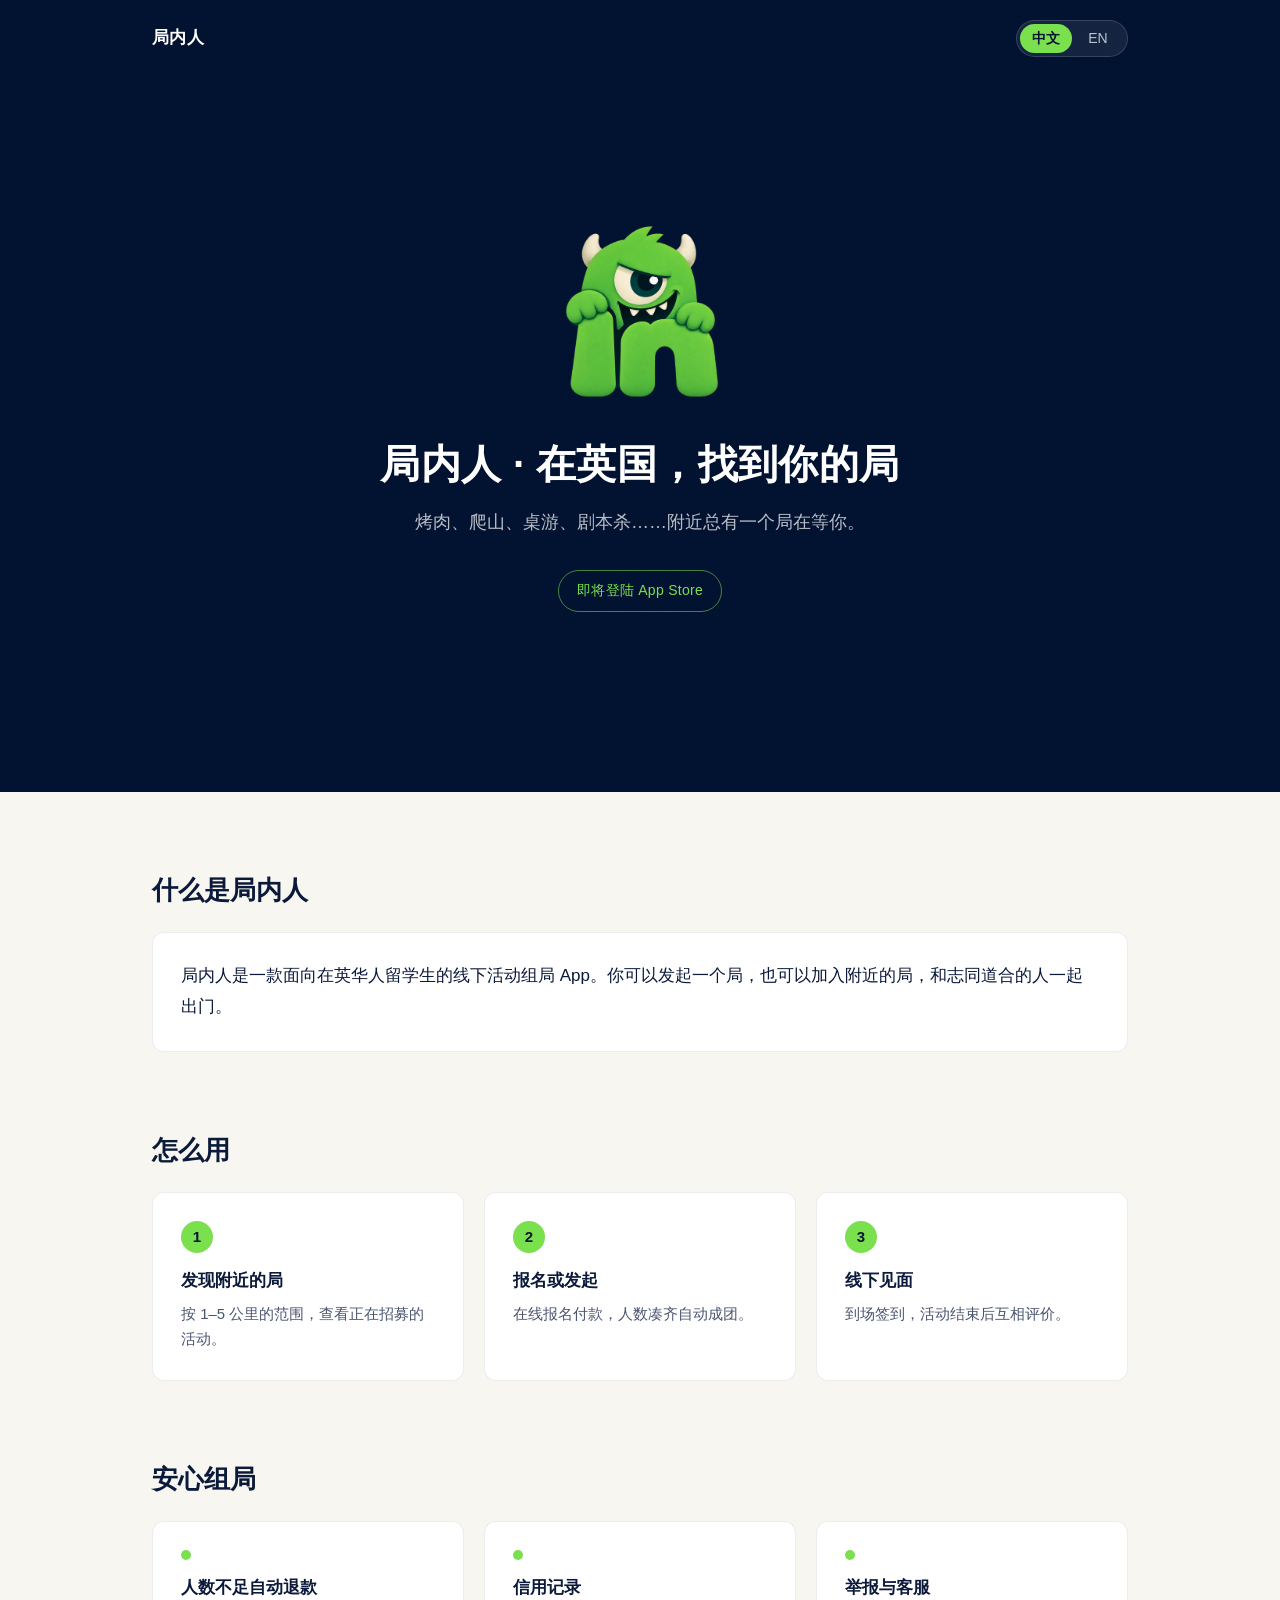
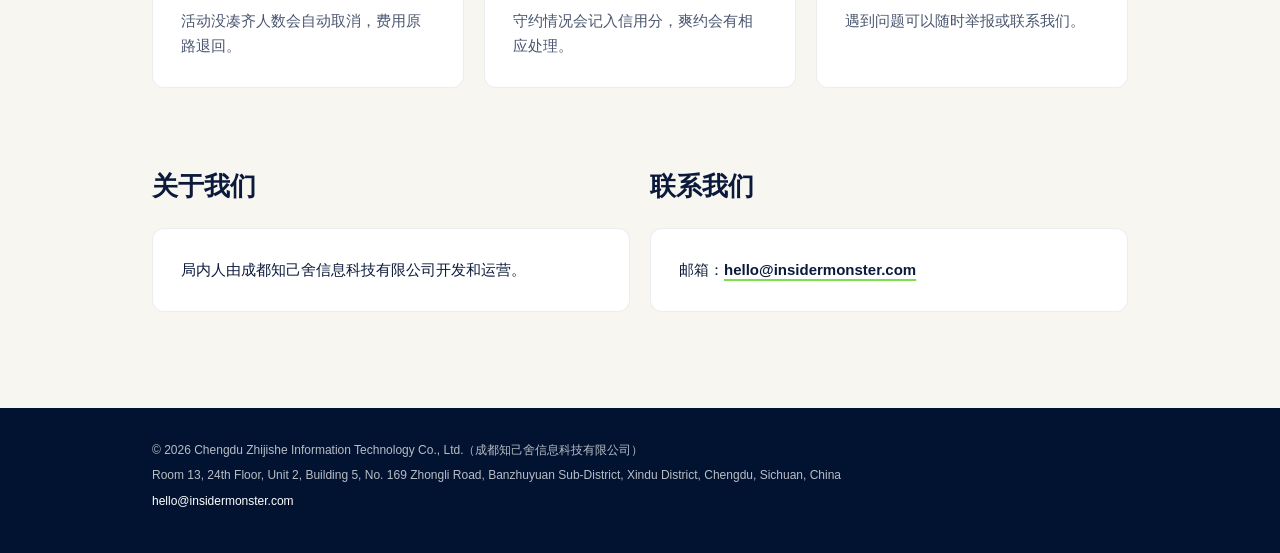
==== index.html @ 68500d83 "局内人官网首版：首屏（深藏蓝 + 颗粒 + 小怪兽 logo）、什么是局内人、怎么用、安心组局、关于我们、联系我们、页脚；中英文切换并记住选择；favicon；CNAME 指向 insidermons" ====
<!doctype html>
<html lang="zh-CN" data-lang="zh">
<head>
<meta charset="utf-8">
<meta name="viewport" content="width=device-width, initial-scale=1">
<title>局内人 · 在英国，找到你的局</title>
<meta name="description" content="局内人是一款面向在英华人留学生的线下活动组局 App。你可以发起一个局，也可以加入附近的局，和志同道合的人一起出门。">
<meta name="theme-color" content="#021331">
<meta property="og:title" content="局内人 · 在英国，找到你的局">
<meta property="og:description" content="烤肉、爬山、桌游、剧本杀……附近总有一个局在等你。">
<meta property="og:image" content="https://insidermonster.com/images/logo.png">
<link rel="icon" type="image/png" href="images/logo.png">
<link rel="apple-touch-icon" href="images/logo.png">
<link rel="stylesheet" href="style.css">
<script>
  (function () {
    var lang = 'zh';
    try {
      var saved = localStorage.getItem('insider-lang');
      if (saved === 'zh' || saved === 'en') lang = saved;
    } catch (e) {}
    document.documentElement.setAttribute('data-lang', lang);
    document.documentElement.lang = lang === 'en' ? 'en' : 'zh-CN';
  })();
</script>
</head>
<body>

<header class="hero">
  <div class="hero-grain" aria-hidden="true"></div>
  <nav class="topbar">
    <span class="brand"><span class="zh">局内人</span><span class="en">Insider</span></span>
    <div class="lang-switch" role="group" aria-label="Language">
      <button type="button" data-set-lang="zh">中文</button>
      <button type="button" data-set-lang="en">EN</button>
    </div>
  </nav>
  <div class="hero-body">
    <img class="hero-logo" src="images/logo.png" width="256" height="256" alt="">
    <h1>
      <span class="zh"><span class="nw">局内人 ·</span> <span class="nw">在英国，找到你的局</span></span>
      <span class="en">Insider · Find your crowd in the UK</span>
    </h1>
    <p class="hero-sub">
      <span class="zh">烤肉、爬山、桌游、剧本杀……附近总有一个局在等你。</span>
      <span class="en">BBQs, hikes, board games, murder mysteries — there's always a group nearby waiting for you.</span>
    </p>
    <span class="tag">
      <span class="zh">即将登陆 App Store</span>
      <span class="en">Coming soon to the App Store</span>
    </span>
  </div>
</header>

<main>
  <section class="section">
    <div class="wrap">
      <h2><span class="zh">什么是局内人</span><span class="en">What is Insider</span></h2>
      <div class="card card-lead">
        <p>
          <span class="zh">局内人是一款面向在英华人留学生的线下活动组局 App。你可以发起一个局，也可以加入附近的局，和志同道合的人一起出门。</span>
          <span class="en">Insider is a group-activity app for Chinese students in the UK. Host a meetup or join one nearby, and get out with people who share your interests.</span>
        </p>
      </div>
    </div>
  </section>

  <section class="section">
    <div class="wrap">
      <h2><span class="zh">怎么用</span><span class="en">How it works</span></h2>
      <ol class="grid">
        <li class="card">
          <span class="step">1</span>
          <h3><span class="zh">发现附近的局</span><span class="en">Discover nearby</span></h3>
          <p><span class="zh">按 1–5 公里的范围，查看正在招募的活动。</span><span class="en">Browse activities that are recruiting within 1–5 km of you.</span></p>
        </li>
        <li class="card">
          <span class="step">2</span>
          <h3><span class="zh">报名或发起</span><span class="en">Join or host</span></h3>
          <p><span class="zh">在线报名付款，人数凑齐自动成团。</span><span class="en">Sign up and pay in the app; the group is confirmed once enough people join.</span></p>
        </li>
        <li class="card">
          <span class="step">3</span>
          <h3><span class="zh">线下见面</span><span class="en">Meet up</span></h3>
          <p><span class="zh">到场签到，活动结束后互相评价。</span><span class="en">Check in on arrival and leave reviews after the activity.</span></p>
        </li>
      </ol>
    </div>
  </section>

  <section class="section">
    <div class="wrap">
      <h2><span class="zh">安心组局</span><span class="en">Peace of mind</span></h2>
      <ul class="grid">
        <li class="card">
          <span class="dot" aria-hidden="true"></span>
          <h3><span class="zh">人数不足自动退款</span><span class="en">Automatic refunds</span></h3>
          <p><span class="zh">活动没凑齐人数会自动取消，费用原路退回。</span><span class="en">If an activity doesn't reach its minimum size, it's cancelled and you're refunded.</span></p>
        </li>
        <li class="card">
          <span class="dot" aria-hidden="true"></span>
          <h3><span class="zh">信用记录</span><span class="en">Reliability score</span></h3>
          <p><span class="zh">守约情况会记入信用分，爽约会有相应处理。</span><span class="en">Attendance is tracked in a reliability score, and no-shows have consequences.</span></p>
        </li>
        <li class="card">
          <span class="dot" aria-hidden="true"></span>
          <h3><span class="zh">举报与客服</span><span class="en">Report and support</span></h3>
          <p><span class="zh">遇到问题可以随时举报或联系我们。</span><span class="en">Report problems or contact us at any time.</span></p>
        </li>
      </ul>
    </div>
  </section>

  <section class="section">
    <div class="wrap two-col">
      <div>
        <h2><span class="zh">关于我们</span><span class="en">About us</span></h2>
        <div class="card">
          <p>
            <span class="zh">局内人由成都知己舍信息科技有限公司开发和运营。</span>
            <span class="en">Insider is developed and operated by Chengdu Zhijishe Information Technology Co., Ltd.</span>
          </p>
        </div>
      </div>
      <div>
        <h2><span class="zh">联系我们</span><span class="en">Contact</span></h2>
        <div class="card">
          <p>
            <span class="zh">邮箱：</span><span class="en">Email: </span><a class="mail" href="mailto:hello@insidermonster.com">hello@insidermonster.com</a>
          </p>
        </div>
      </div>
    </div>
  </section>
</main>

<footer class="footer">
  <div class="wrap">
    <p>© 2026 Chengdu Zhijishe Information Technology Co., Ltd.（成都知己舍信息科技有限公司）</p>
    <p>Room 13, 24th Floor, Unit 2, Building 5, No. 169 Zhongli Road, Banzhuyuan Sub-District, Xindu District, Chengdu, Sichuan, China</p>
    <p><a href="mailto:hello@insidermonster.com">hello@insidermonster.com</a></p>
  </div>
</footer>

<script>
  (function () {
    var META = {
      zh: {
        title: '局内人 · 在英国，找到你的局',
        desc: '局内人是一款面向在英华人留学生的线下活动组局 App。你可以发起一个局，也可以加入附近的局，和志同道合的人一起出门。'
      },
      en: {
        title: 'Insider · Find your crowd in the UK',
        desc: 'Insider is a group-activity app for Chinese students in the UK. Host a meetup or join one nearby, and get out with people who share your interests.'
      }
    };
    var root = document.documentElement;
    var descTag = document.querySelector('meta[name="description"]');
    var buttons = document.querySelectorAll('[data-set-lang]');

    function apply(lang) {
      root.setAttribute('data-lang', lang);
      root.lang = lang === 'en' ? 'en' : 'zh-CN';
      document.title = META[lang].title;
      descTag.setAttribute('content', META[lang].desc);
      for (var i = 0; i < buttons.length; i++) {
        buttons[i].setAttribute('aria-pressed', buttons[i].getAttribute('data-set-lang') === lang ? 'true' : 'false');
      }
    }

    apply(root.getAttribute('data-lang') === 'en' ? 'en' : 'zh');

    for (var i = 0; i < buttons.length; i++) {
      buttons[i].addEventListener('click', function () {
        var lang = this.getAttribute('data-set-lang');
        apply(lang);
        try { localStorage.setItem('insider-lang', lang); } catch (e) {}
      });
    }
  })();
</script>
</body>
</html>
---- style.css ----
:root {
  --navy-deep: #021331;
  --navy: #0B1A3A;
  --cream: #F7F6F0;
  --card: #FFFFFF;
  --green: #7BE04E;
  --muted: #4A5670;
  --line: rgba(11, 26, 58, 0.08);
  --on-dark: #FFFFFF;
  --on-dark-muted: rgba(255, 255, 255, 0.72);
  --radius: 12px;
  --font-zh: -apple-system, BlinkMacSystemFont, "PingFang SC", "Microsoft YaHei", "Hiragino Sans GB", "Noto Sans CJK SC", "Segoe UI", Roboto, "Helvetica Neue", Arial, sans-serif;
  --font-en: -apple-system, BlinkMacSystemFont, "Segoe UI", Roboto, "Helvetica Neue", Arial, "PingFang SC", "Microsoft YaHei", sans-serif;
}

*, *::before, *::after { box-sizing: border-box; }

html { -webkit-text-size-adjust: 100%; }

body {
  margin: 0;
  background: var(--cream);
  color: var(--navy);
  font-family: var(--font-zh);
  font-size: 16px;
  line-height: 1.7;
  -webkit-font-smoothing: antialiased;
}

html[data-lang="en"] body { font-family: var(--font-en); }

/* language visibility */
html[data-lang="zh"] .en,
html[data-lang="en"] .zh { display: none; }

h1, h2, h3, p { margin: 0; }
ul, ol { list-style: none; margin: 0; padding: 0; }
a { color: inherit; }

.wrap {
  max-width: 1040px;
  margin: 0 auto;
  padding: 0 16px;
}

/* ---------- hero ---------- */
.hero {
  position: relative;
  overflow: hidden;
  background: var(--navy-deep);
  color: var(--on-dark);
  min-height: 88vh;
  min-height: 88svh;
  display: flex;
  flex-direction: column;
}

.hero-grain {
  position: absolute;
  inset: 0;
  background: url("images/grain.png") repeat;
  background-size: 160px 160px;
  opacity: 0.08;
  pointer-events: none;
}

.topbar {
  position: relative;
  z-index: 1;
  width: 100%;
  max-width: 1040px;
  margin: 0 auto;
  padding: 16px;
  display: flex;
  align-items: center;
  justify-content: space-between;
}

.brand {
  font-size: 17px;
  font-weight: 600;
  letter-spacing: 0.02em;
}

.lang-switch {
  display: inline-flex;
  padding: 3px;
  border-radius: 999px;
  background: rgba(255, 255, 255, 0.08);
  border: 1px solid rgba(255, 255, 255, 0.14);
}

.lang-switch button {
  appearance: none;
  border: 0;
  margin: 0;
  min-width: 52px;
  padding: 6px 12px;
  border-radius: 999px;
  background: transparent;
  color: var(--on-dark-muted);
  font: inherit;
  font-size: 14px;
  font-weight: 500;
  line-height: 1.2;
  cursor: pointer;
}

.lang-switch button[aria-pressed="true"] {
  background: var(--green);
  color: var(--navy-deep);
  font-weight: 600;
}

.lang-switch button:focus-visible {
  outline: 2px solid var(--green);
  outline-offset: 2px;
}

.hero-body {
  position: relative;
  z-index: 1;
  flex: 1;
  display: flex;
  flex-direction: column;
  align-items: center;
  justify-content: center;
  text-align: center;
  padding: 24px 16px 72px;
  max-width: 760px;
  margin: 0 auto;
}

.hero-logo {
  width: 160px;
  height: 160px;
  margin-bottom: 28px;
}

.hero h1 .nw { white-space: nowrap; }

.hero h1 {
  font-size: 26px;
  font-weight: 600;
  line-height: 1.35;
  letter-spacing: 0.01em;
}

.hero-sub {
  margin-top: 16px;
  font-size: 17px;
  color: var(--on-dark-muted);
  max-width: 560px;
}

.tag {
  margin-top: 32px;
  display: inline-block;
  padding: 8px 18px;
  border-radius: 999px;
  border: 1px solid rgba(123, 224, 78, 0.55);
  color: var(--green);
  font-size: 14px;
  font-weight: 500;
  letter-spacing: 0.02em;
  cursor: default;
  user-select: none;
}

/* ---------- sections ---------- */
.section { padding: 56px 0 0; }
main { padding-bottom: 72px; }

.section h2 {
  font-size: 22px;
  font-weight: 600;
  line-height: 1.4;
  margin-bottom: 20px;
}

.card {
  background: var(--card);
  border-radius: var(--radius);
  padding: 24px;
  border: 1px solid var(--line);
}

.card p {
  color: var(--muted);
  font-size: 15px;
}

.card-lead p {
  color: var(--navy);
  font-size: 17px;
  line-height: 1.8;
}

.card h3 {
  font-size: 17px;
  font-weight: 600;
  line-height: 1.4;
  margin-bottom: 8px;
}

.grid {
  display: grid;
  grid-template-columns: 1fr;
  gap: 16px;
}

.step {
  display: inline-flex;
  align-items: center;
  justify-content: center;
  width: 32px;
  height: 32px;
  border-radius: 50%;
  background: var(--green);
  color: var(--navy-deep);
  font-size: 15px;
  font-weight: 600;
  margin-bottom: 16px;
}

.dot {
  display: block;
  width: 10px;
  height: 10px;
  border-radius: 50%;
  background: var(--green);
  margin-bottom: 16px;
}

.two-col {
  display: grid;
  grid-template-columns: 1fr;
  gap: 56px;
}

.two-col .card p { color: var(--navy); }

.mail {
  color: var(--navy);
  font-weight: 600;
  text-decoration: underline;
  text-decoration-color: var(--green);
  text-decoration-thickness: 2px;
  text-underline-offset: 4px;
  word-break: break-all;
}

/* ---------- footer ---------- */
.footer {
  background: var(--navy-deep);
  color: var(--on-dark-muted);
  padding: 32px 0 40px;
  font-size: 12px;
  line-height: 1.8;
}

.footer p + p { margin-top: 4px; }
.footer a { color: var(--on-dark); text-decoration: none; }
.footer a:hover { text-decoration: underline; }

/* ---------- larger screens ---------- */
@media (min-width: 720px) {
  .wrap { padding: 0 32px; }
  .topbar { padding: 20px 32px; }
  .hero-logo { width: 200px; height: 200px; }
  .hero h1 { font-size: 40px; }
  .hero-sub { font-size: 18px; }
  .section { padding-top: 80px; }
  main { padding-bottom: 96px; }
  .section h2 { font-size: 26px; margin-bottom: 24px; }
  .grid { grid-template-columns: repeat(3, 1fr); gap: 20px; }
  .card { padding: 28px; }
  .two-col { grid-template-columns: 1fr 1fr; gap: 20px; }
}
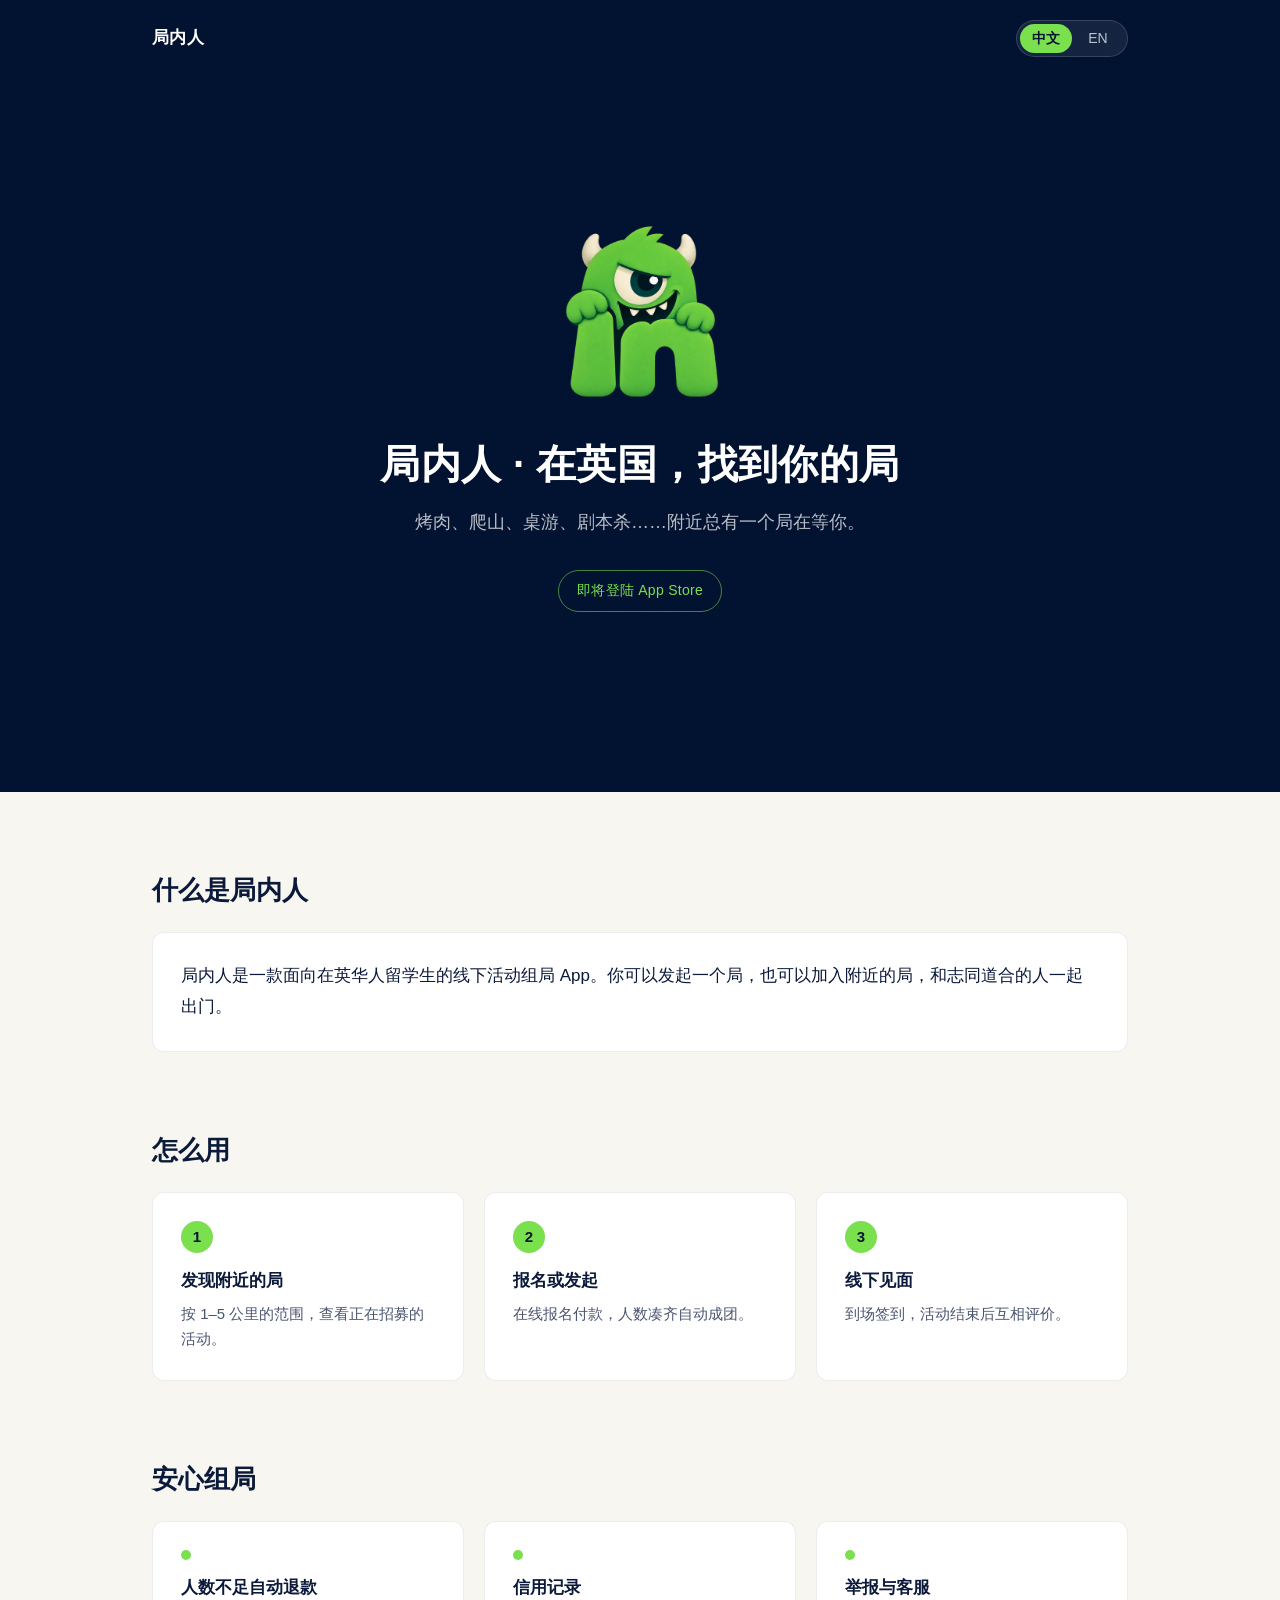
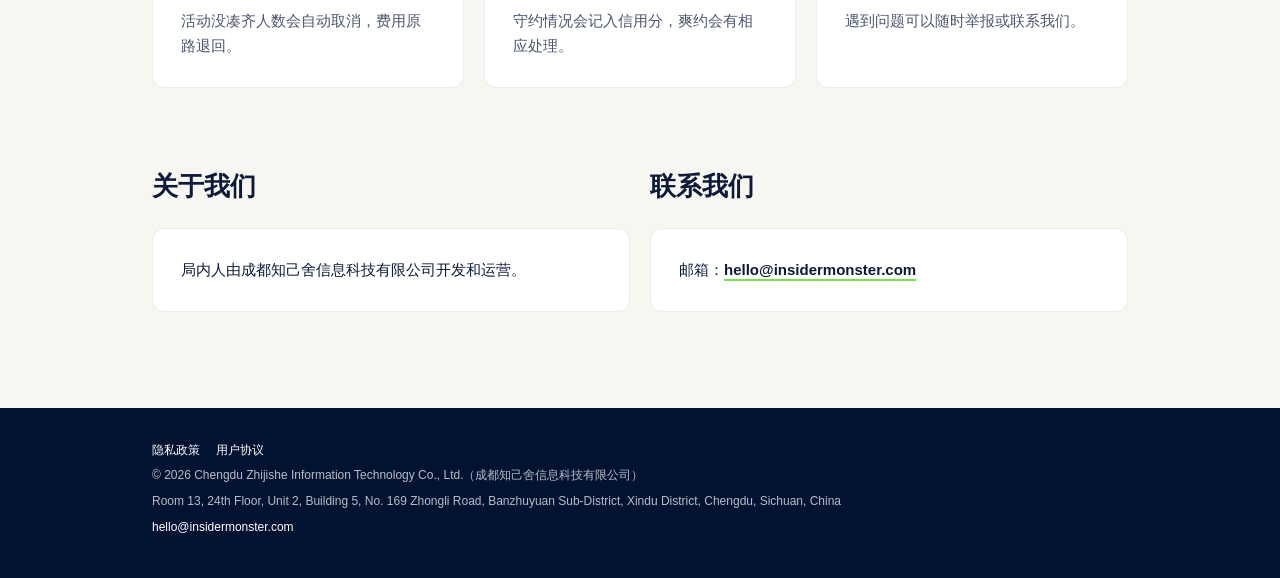
==== commit 9b031104: "新增隐私政策和用户协议页面 Co-Authored-By: Claude Opus 5.5 <noreply@anthropic.com>" ====
--- a/index.html
+++ b/index.html
@@ -12,6 +12,7 @@
 <link rel="icon" type="image/png" href="images/logo.png">
 <link rel="apple-touch-icon" href="images/logo.png">
 <link rel="stylesheet" href="style.css">
+<link rel="stylesheet" href="legal.css">
 <script>
   (function () {
     var lang = 'zh';
@@ -136,6 +137,7 @@
 
 <footer class="footer">
   <div class="wrap">
+    <p class="legal-links"><a href="privacy/"><span class="zh">隐私政策</span><span class="en">Privacy Policy</span></a><a href="terms/"><span class="zh">用户协议</span><span class="en">Terms of Service</span></a></p>
     <p>© 2026 Chengdu Zhijishe Information Technology Co., Ltd.（成都知己舍信息科技有限公司）</p>
     <p>Room 13, 24th Floor, Unit 2, Building 5, No. 169 Zhongli Road, Banzhuyuan Sub-District, Xindu District, Chengdu, Sichuan, China</p>
     <p><a href="mailto:hello@insidermonster.com">hello@insidermonster.com</a></p>
--- a/legal.css
+++ b/legal.css
@@ -0,0 +1,126 @@
+/* Shared by /privacy and /terms. Loaded after style.css. */
+
+.legal-header {
+  background: var(--navy-deep);
+  color: var(--on-dark);
+  position: relative;
+  overflow: hidden;
+}
+
+.legal-header .brand a {
+  color: var(--on-dark);
+  text-decoration: none;
+}
+
+.legal-title {
+  position: relative;
+  z-index: 1;
+  max-width: 1040px;
+  margin: 0 auto;
+  padding: 8px 16px 40px;
+}
+
+.legal-title h1 {
+  font-size: 26px;
+  font-weight: 600;
+  line-height: 1.35;
+}
+
+.legal-title p {
+  margin-top: 8px;
+  font-size: 14px;
+  color: var(--on-dark-muted);
+}
+
+.legal {
+  max-width: 800px;
+  margin: 32px auto 0;
+  padding: 0 16px;
+}
+
+.legal .card { padding: 24px 20px; }
+
+.legal h2 {
+  font-size: 19px;
+  font-weight: 600;
+  line-height: 1.4;
+  margin: 32px 0 12px;
+}
+
+.legal h2:first-child { margin-top: 0; }
+
+.legal h3 {
+  font-size: 16px;
+  font-weight: 600;
+  margin: 20px 0 8px;
+}
+
+.legal p,
+.legal li {
+  font-size: 15px;
+  line-height: 1.8;
+  color: var(--navy);
+}
+
+.legal p + p { margin-top: 10px; }
+
+.legal ul {
+  list-style: disc;
+  padding-left: 22px;
+  margin: 10px 0;
+}
+
+.legal li + li { margin-top: 6px; }
+
+.legal a {
+  text-decoration: underline;
+  text-decoration-color: var(--green);
+  text-decoration-thickness: 2px;
+  text-underline-offset: 3px;
+}
+
+.legal .note {
+  background: var(--cream);
+  border-radius: 8px;
+  padding: 12px 14px;
+  margin: 12px 0;
+}
+
+.table-scroll {
+  overflow-x: auto;
+  margin: 12px 0;
+  -webkit-overflow-scrolling: touch;
+}
+
+.legal table {
+  width: 100%;
+  min-width: 0;
+  border-collapse: collapse;
+  font-size: 14px;
+  line-height: 1.6;
+}
+
+/* four-column tables scroll sideways on phones; narrower tables wrap */
+.legal table:has(th:nth-child(4)) { min-width: 560px; }
+
+.legal th,
+.legal td {
+  text-align: left;
+  vertical-align: top;
+  padding: 10px 12px;
+  border-bottom: 1px solid var(--line);
+}
+
+.legal th {
+  background: var(--cream);
+  font-weight: 600;
+}
+
+.footer .legal-links a + a { margin-left: 16px; }
+
+@media (min-width: 720px) {
+  .legal-title { padding: 8px 32px 56px; }
+  .legal-title h1 { font-size: 34px; }
+  .legal { padding: 0 32px; margin-top: 48px; }
+  .legal .card { padding: 36px 40px; }
+}
